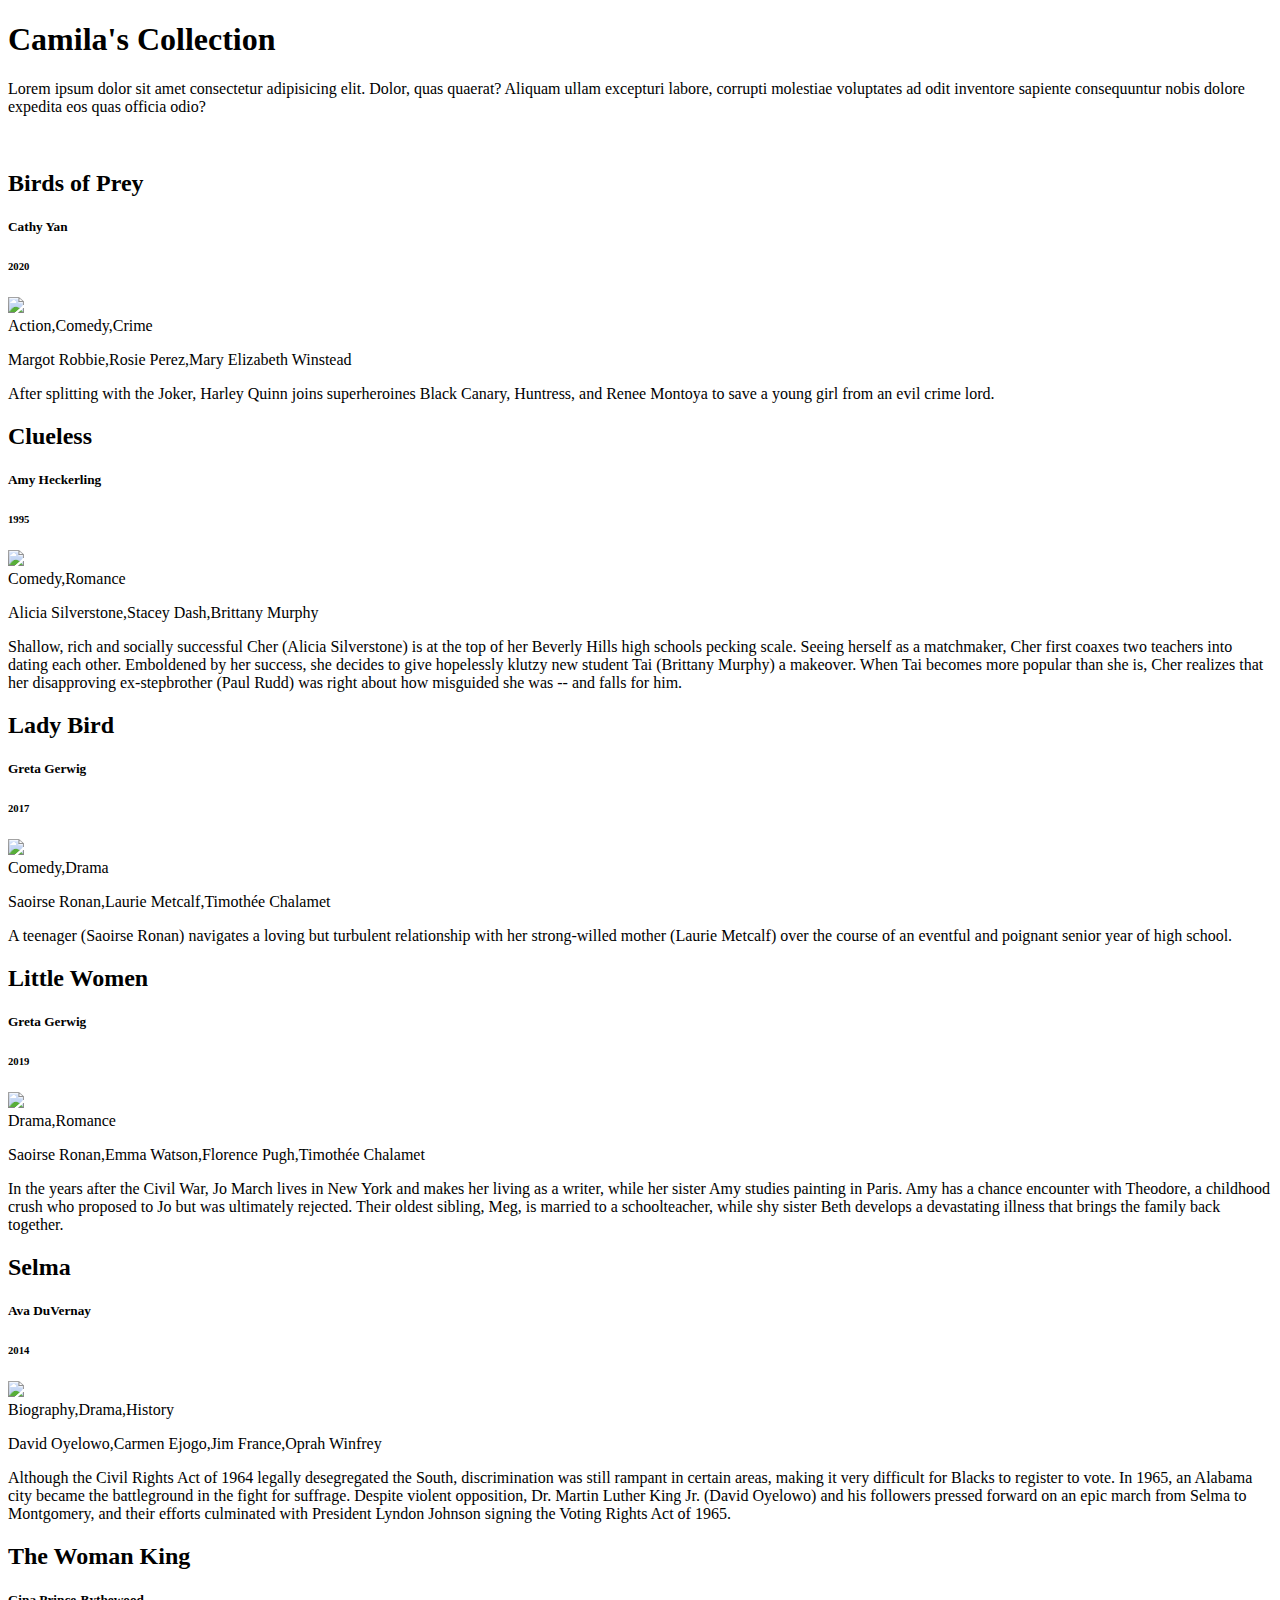
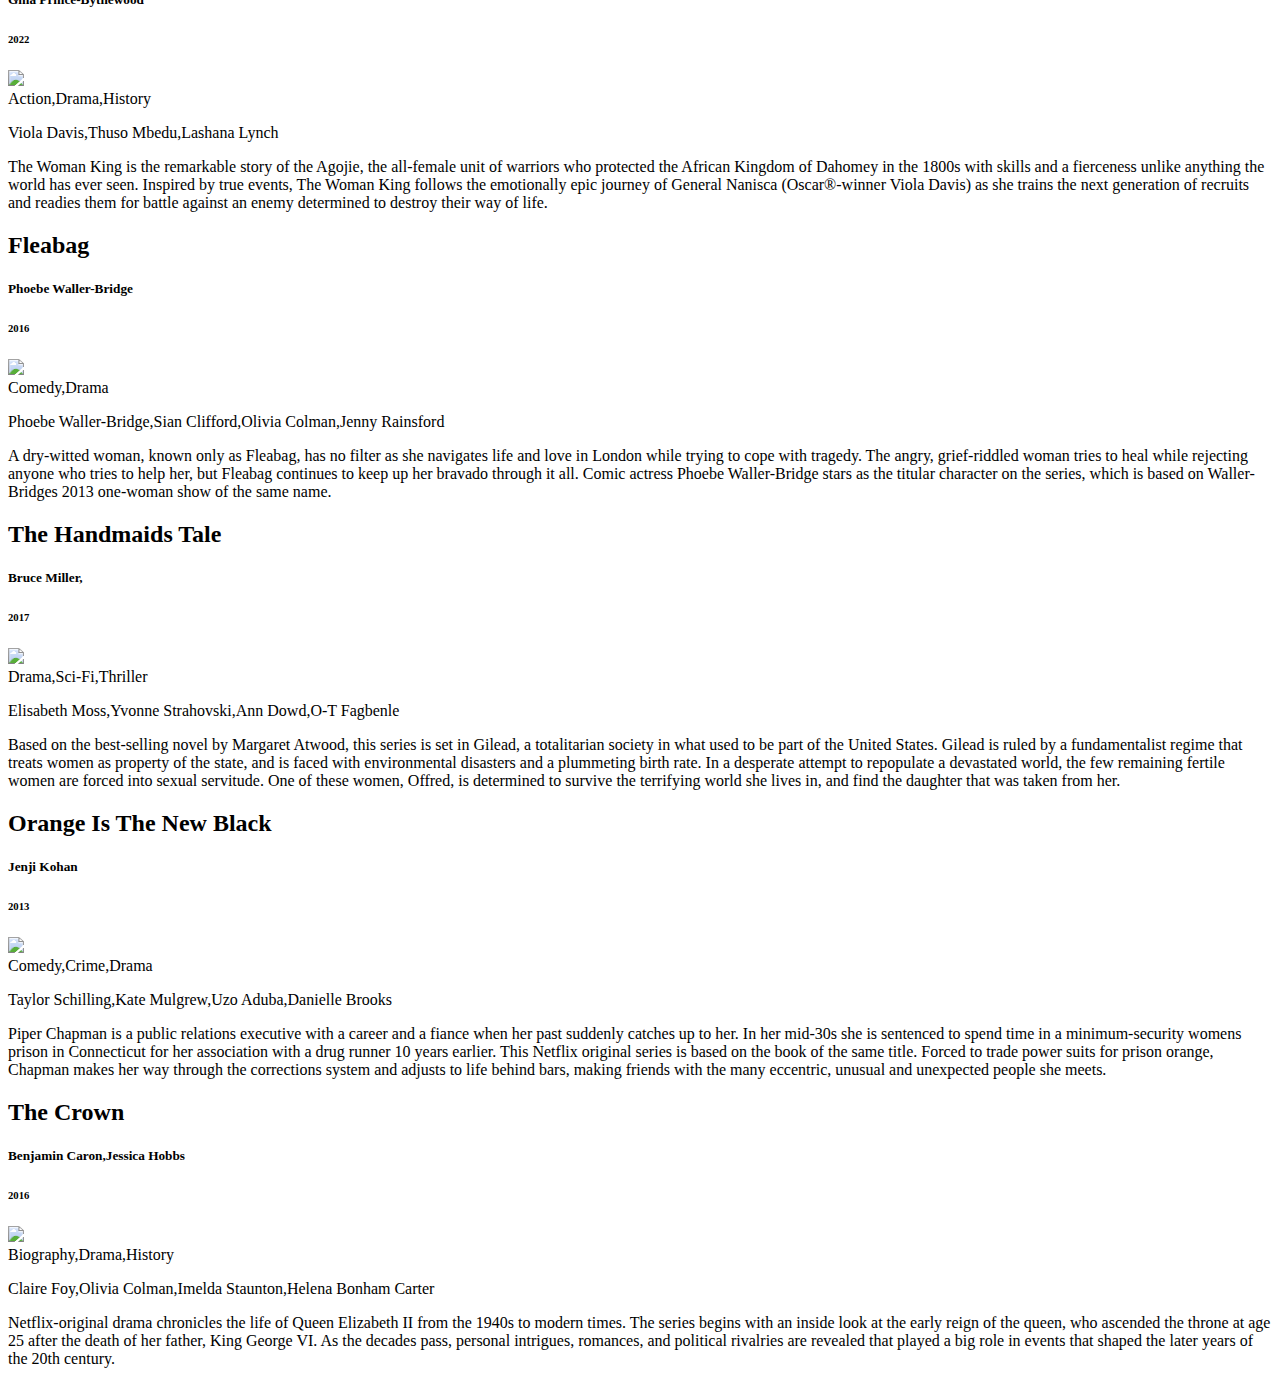
==== Collection-project/index.html @ e10e720b "js correction parameters name" ====
<!DOCTYPE html>
<html lang="en">
<head>
    <meta charset="UTF-8">
    <meta http-equiv="X-UA-Compatible" content="IE=edge">
    <meta name="viewport" content="width=device-width, initial-scale=1.0">
    <link rel="stylesheet" href="style.css">
    <link rel="shortcut icon" href="film-solid.svg" type="image/x-icon">
    <link rel="preconnect" href="https://fonts.googleapis.com">
<link rel="preconnect" href="https://fonts.gstatic.com" crossorigin>
<link href="https://fonts.googleapis.com/css2?family=Berkshire+Swash&family=Montserrat:wght@300;400;500;700&family=Pangolin&family=VT323&display=swap" rel="stylesheet">
    <title>Collection Project</title>
</head>
<body>
    <header>
        <div class="head">
        <h1>Camila's Collection</h1>
        <p class="description">Lorem ipsum dolor sit amet consectetur adipisicing elit. Dolor, quas quaerat? Aliquam ullam excepturi labore, corrupti molestiae voluptates ad odit inventore sapiente consequuntur nobis dolore expedita eos quas officia odio?</p>
    </div>
        <img src="movie.jpeg" alt="" class="icone">
    
    </header>

    <div class="card-collection"></div>

<!-- 



<div class="container1">
    <div class="movie1">

<h2 class="movie1">Birds of Prey</h2>
<img src="birdsofprey.jpeg" alt="" class="movie1">

<h6 class="movie1"></h6>
<nav class="movie1"></nav>
<p class="movie1"></p>
<a href="https://youtu.be/kGM4uYZzfu0" class="movie1">Official Trailer</a>

    </div>


    <div class="movie2">
<h2 class="movie2">Clueless</h2>
<img src="clueless.jpeg" alt="" class="movie2">

<h6 class="movie2"></h6>
<nav class="movie2"></nav>
<p class="movie2"></p>
<a href="https://youtu.be/Mgjwq1ZzdPQ" class="movie2">Official Trailer</a>

    </div>


    <div class="movie3">
<h2 class="movie3">Lady Bird</h2>
<img src="ladybird.jpeg" alt="" class="movie3">
<h6 class="movie3"></h6>
<nav class="movie3"></nav>
<p class="movie3"></p>
<a href="https://youtu.be/cNi_HC839Wo" class="movie3">Official Trailer</a>

    </div>


    <div class="movie4">

        <h2 class="movie4">Little Women</h2>
        <img src="littlewoman.jpeg" alt="" class="movie4">
        
        <h6 class="movie4"></h6>
        <nav class="movie4"></nav>
        <p class="movie4"></p>
        <a href="https://youtu.be/AST2-4db4ic" class="movie4">Official Trailer</a>


    </div>


    <div class="movie5">
        <h2 class="movie5">Selma</h2>
        <img src="selma.jpeg" alt="" class="movie5">
       
        <h6 class="movie5"></h6>
        <nav class="movie5"></nav>
        <p class="movie5"></p>
        <a href="https://youtu.be/x6t7vVTxaic" class="movie5">Official Trailer</a>

    </div>

</div>

<div class="container2">
    <div class="movie6">
        <h2 class="movie6">The Woman King</h2>
        <img src="womanking.jpeg" alt="" class="movie6">
        
        <h6 class="movie6"></h6>
        <nav class="movie6"></nav>
        <p class="movie6"></p>
        <a href="https://youtu.be/3RDaPV_rJ1Y" class="movie6">Official Trailer</a>

    </div>


    <div class="movie7">
        <h2 class="movie7">Fleabag</h2>
        <img src="fleabag.jpeg" alt="" class="movie7">
       
        <h6 class="movie7"></h6>
        <nav class="movie7"></nav>
        <p class="movie7"></p>
        <a href="https://youtu.be/Nd3Qlo0qspU" class="movie7">Official Trailer</a>


    </div>


    <div class="movie8">
        <h2 class="movie8">The Handmaids Tale</h2>
        <img src="handmaids.jpeg" alt="" class="movie8">
        
        <h6 class="movie8"></h6>
        <nav class="movie8"></nav>
        <p class="movie8"></p>
        <a href="https://youtu.be/81PyH5TH-NQ" class="movie8">Official Trailer</a>

    </div>


    <div class="movie9">
        <h2 class="movie9">Orange is the new black</h2>
        <img src="orange.jpeg" alt="" class="movie9">
        
        <h6 class="movie9"></h6>
        <nav class="movie9"></nav>
        <p class="movie9"></p>
        <a href="https://youtu.be/vY0qzXi5oJg" class="movie9">Official Trailer</a>

        
    </div>


    <div class="movie10">
        <h2 class="movie10">The Crown</h2>
        <img src="thecrown.jpeg" alt="" class="movie10">
        <h6 class="movie10"></h6>
        <nav class="movie10"></nav>
        <p class="movie10"></p>
        <a href="https://youtu.be/JWtnJjn6ng0" class="movie10">Official Trailer</a>


    </div> -->
    
<script src="script.js"></script>
</body>
</html>
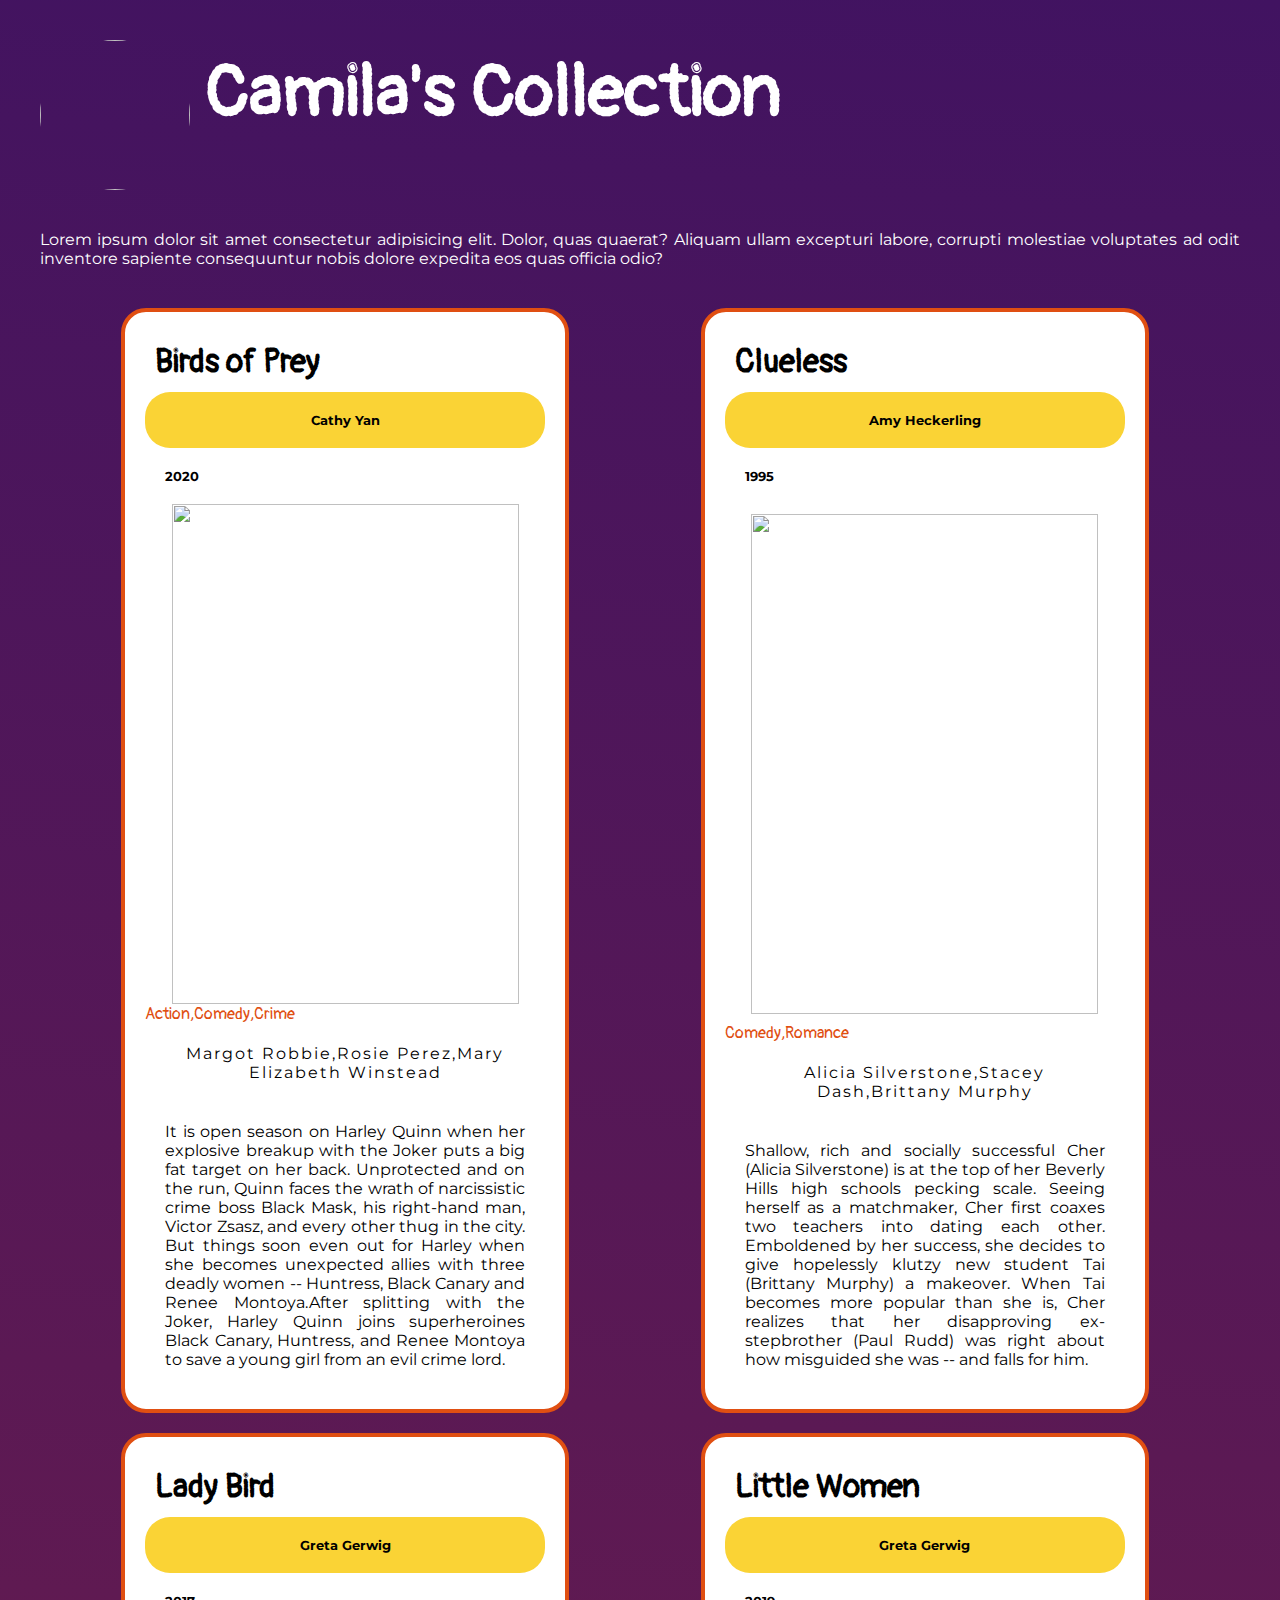
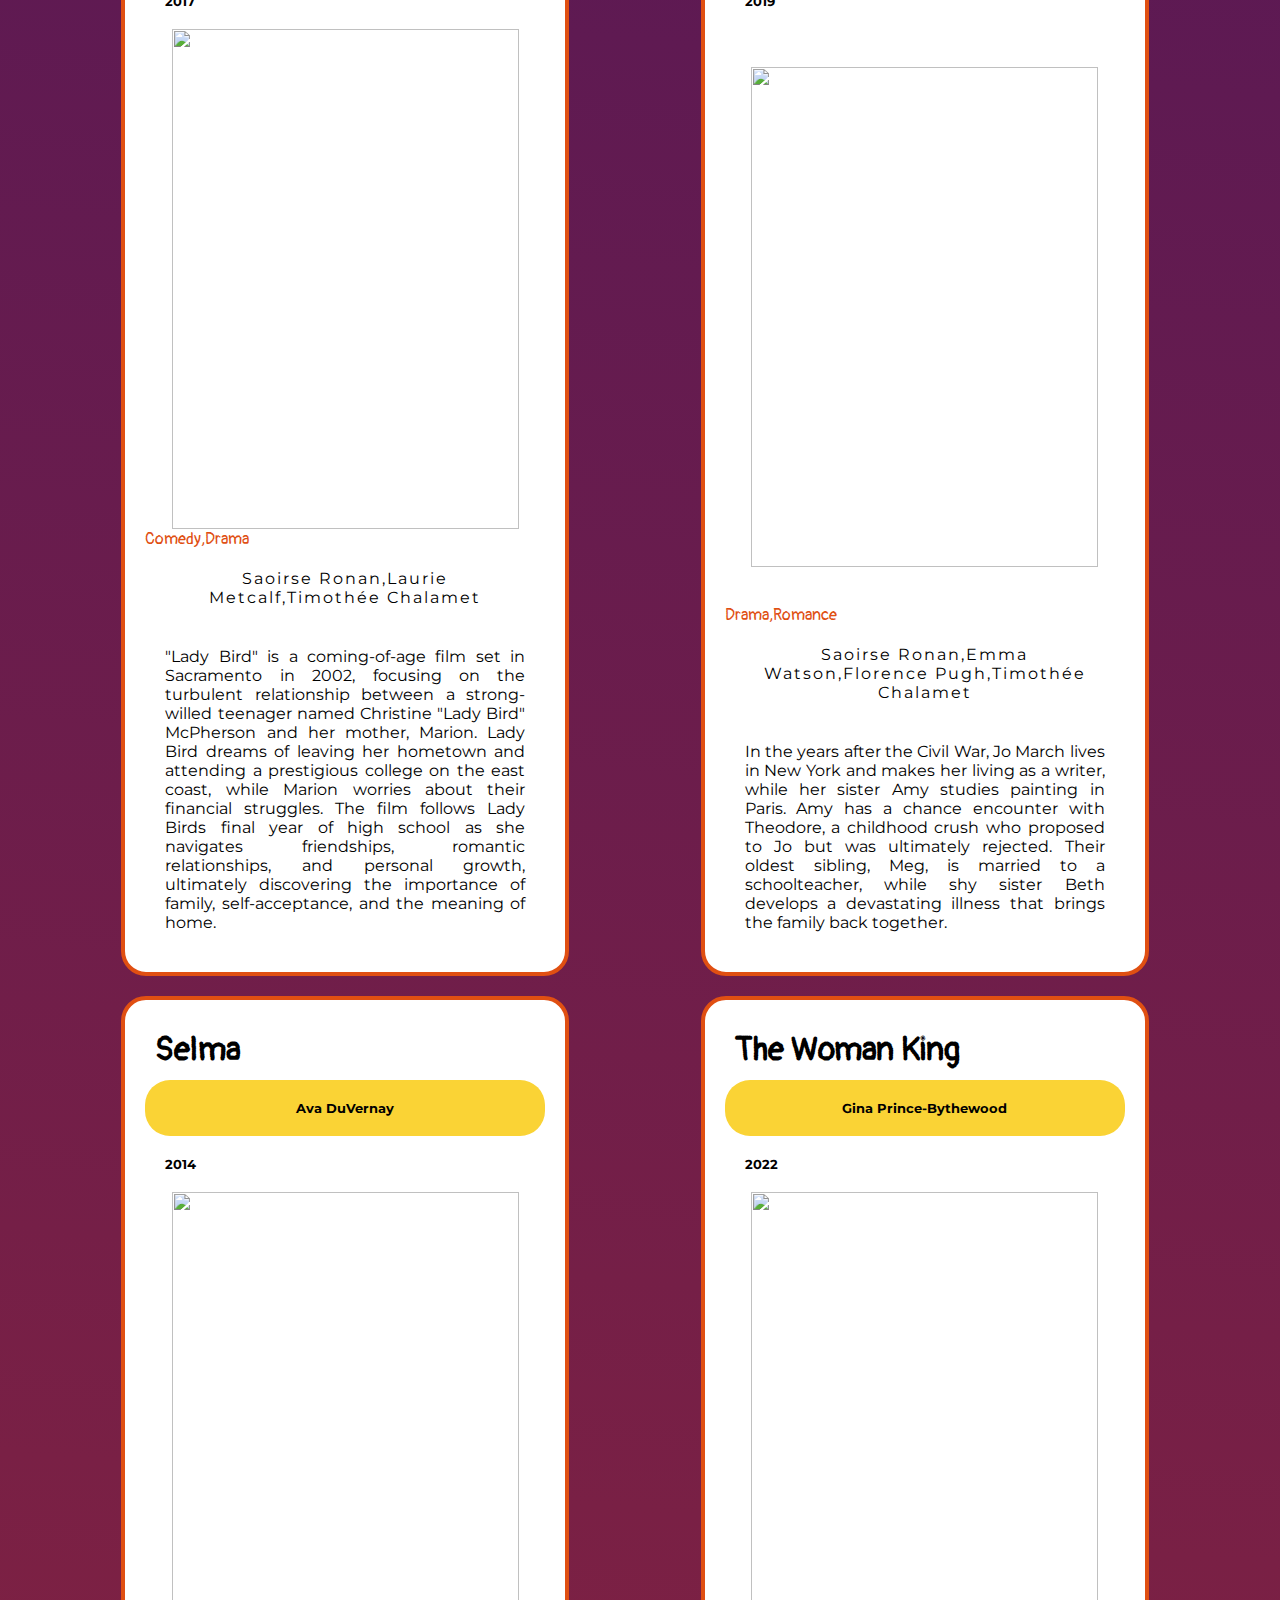
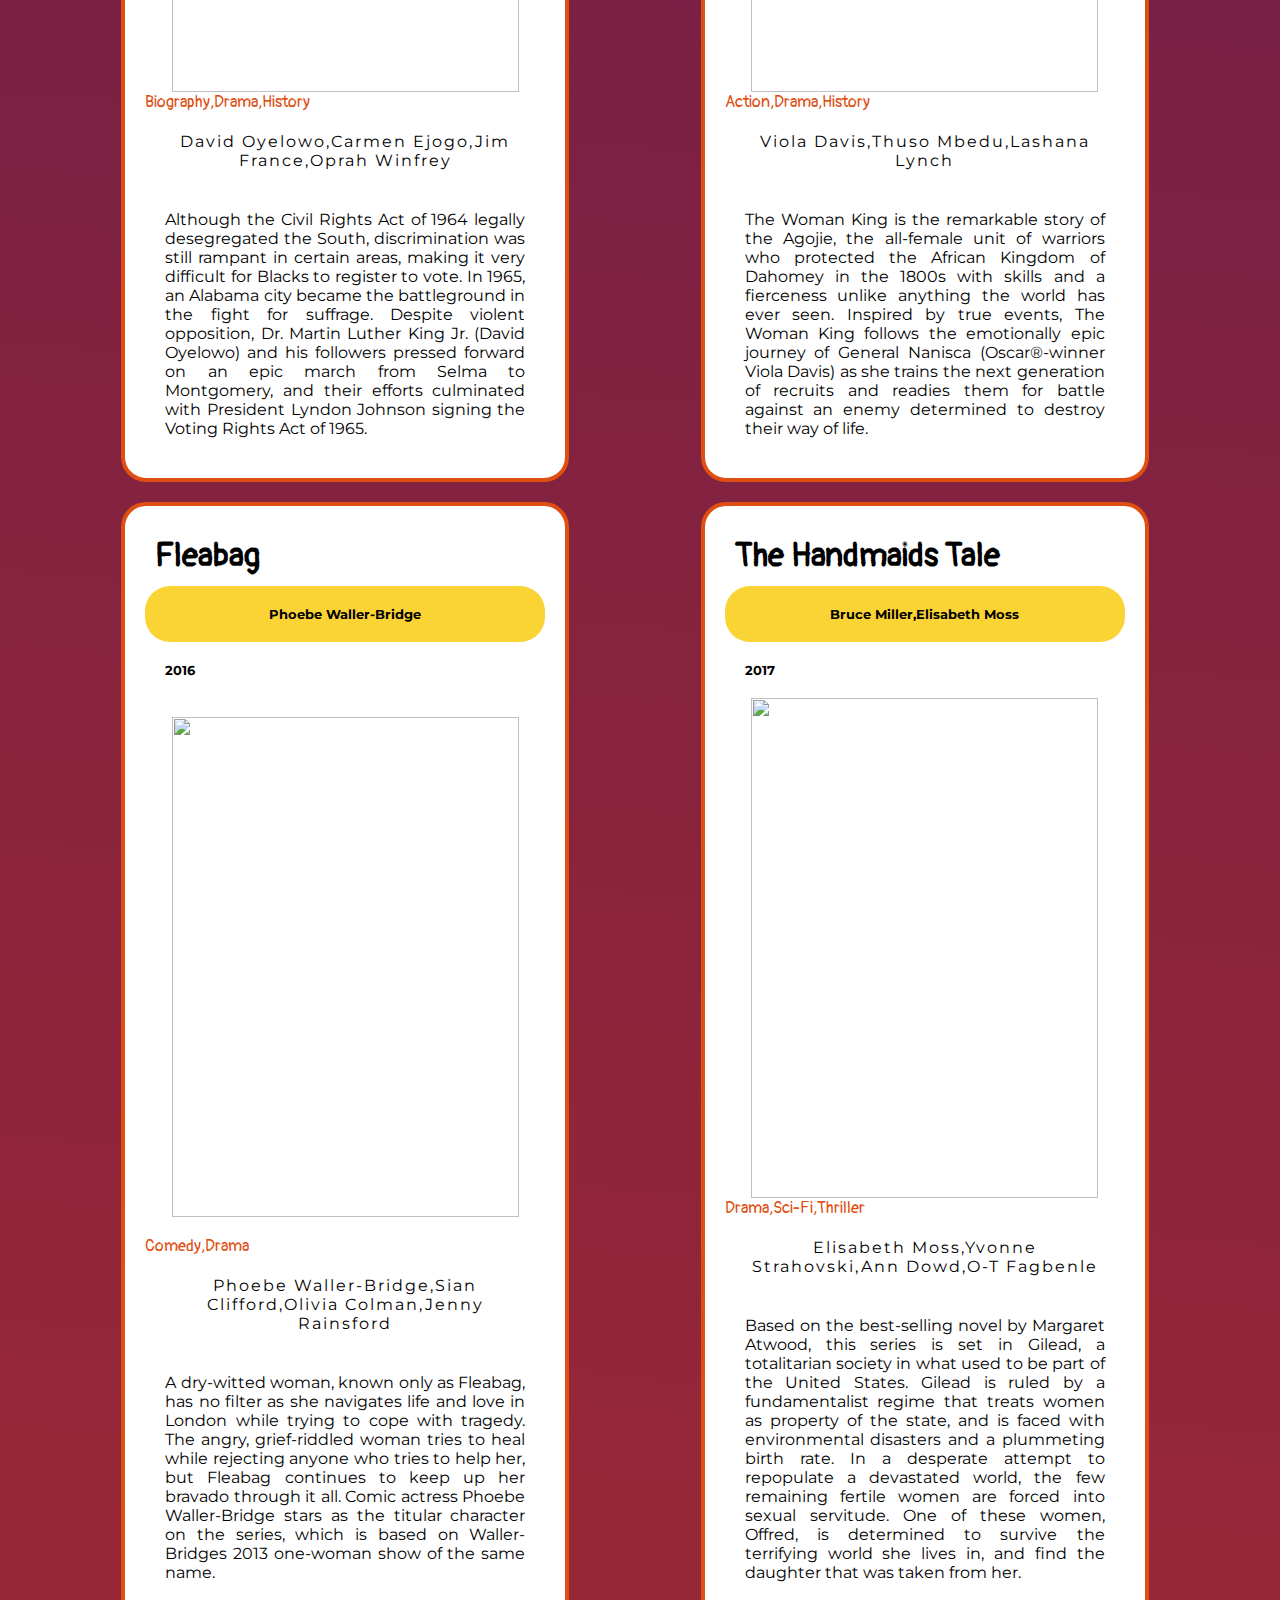
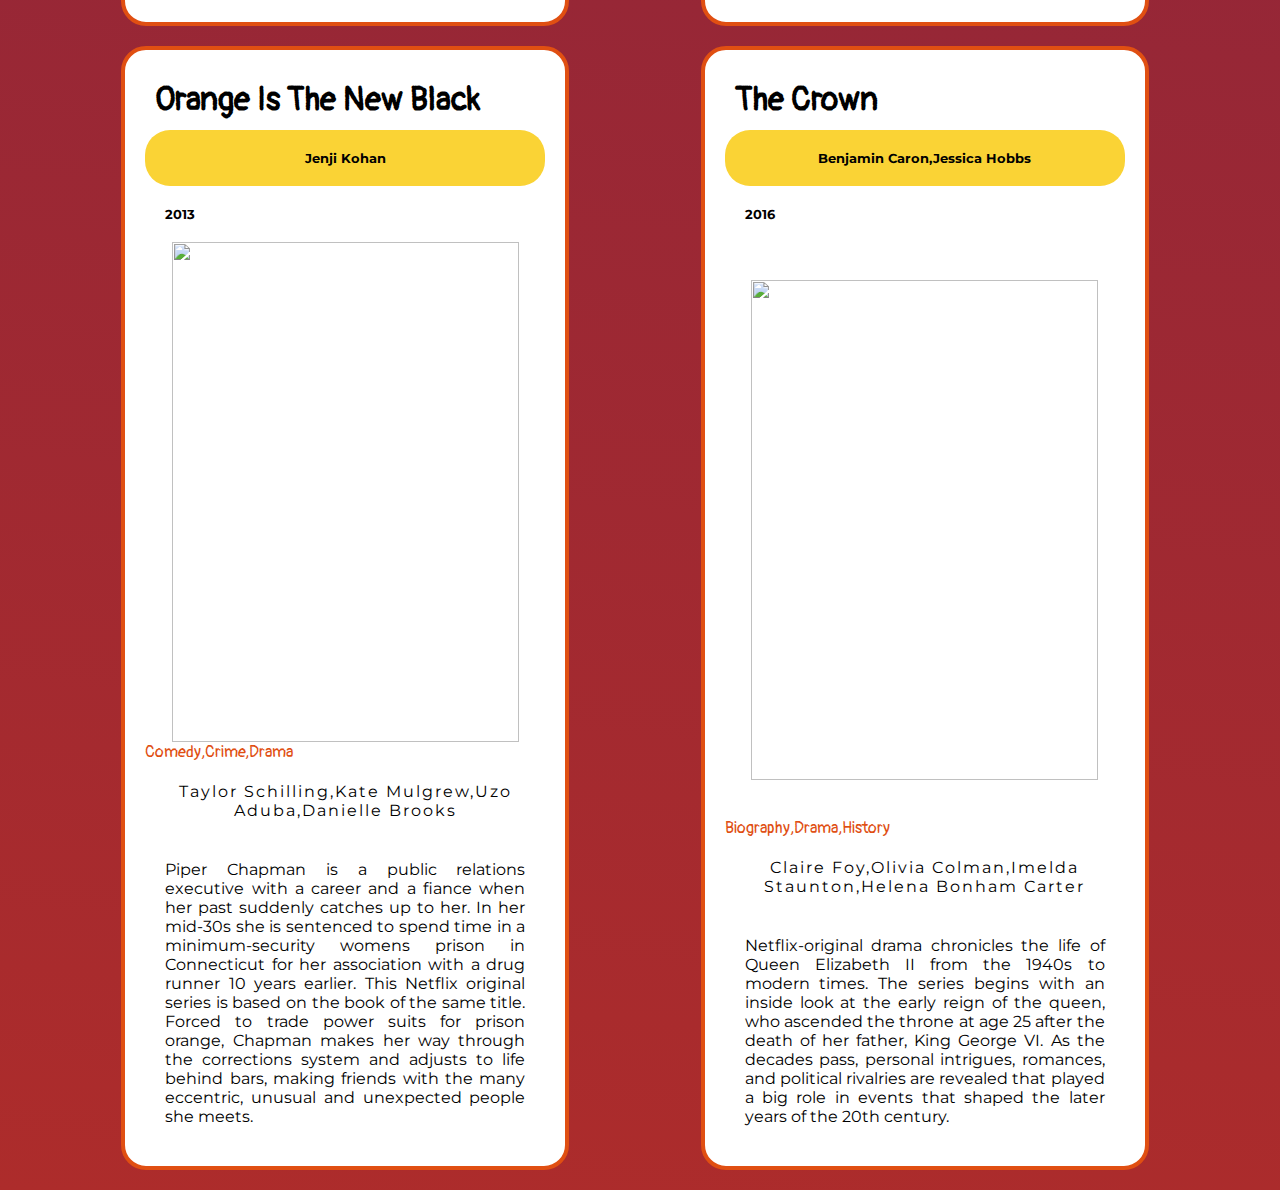
==== commit b148dae4: "padding, margin and display adjustments" ====
--- a/Collection-project/index.html
+++ b/Collection-project/index.html
@@ -13,12 +13,16 @@
 </head>
 <body>
     <header>
+        <div class="headertotal">
         <div class="head">
         <h1>Camila's Collection</h1>
+        <img src="movie.jpeg" alt="" class="icone">
+    </div>
+    <div class="titledescription">
         <p class="description">Lorem ipsum dolor sit amet consectetur adipisicing elit. Dolor, quas quaerat? Aliquam ullam excepturi labore, corrupti molestiae voluptates ad odit inventore sapiente consequuntur nobis dolore expedita eos quas officia odio?</p>
-    </div>
-        <img src="movie.jpeg" alt="" class="icone">
-    
+    </div>    
+</div>
+</div>
     </header>
 
     <div class="card-collection"></div>
--- a/Collection-project/style.css
+++ b/Collection-project/style.css
@@ -0,0 +1,145 @@
+body {
+   
+background: -webkit-linear-gradient(5deg, rgb(173, 44, 43), rgb(65, 19, 97));
+background: linear-gradient(5deg, rgb(173, 44, 43), rgb(65, 19, 97));
+background-repeat: no-repeat;
+color: white;
+height: 100%;
+margin: 0;
+padding: 0;
+}
+
+.card-collection {
+    display: flex;
+}
+
+.mainContainer {
+    display: flex;
+    flex-direction: row;
+    flex-wrap: wrap;
+    align-content: center;
+    justify-content: space-evenly;
+    /* flex: 0 0 25%; */
+}
+
+header {
+    display: flex;
+    flex-direction: row-reverse;
+    justify-content: center;
+}
+
+.head {
+
+    flex-direction: row-reverse;
+    display: flex;
+    justify-content: left;
+
+}
+
+.description {
+    padding-right: 40px;
+    padding-left: 40px;
+    margin-bottom: 20px;
+    margin-top: 20px;
+}
+
+h1 {
+    font-size: 72px;
+    font-family:'Pangolin', cursive;
+    margin-bottom: 10px;
+}
+
+h2 {
+    font-family:'Pangolin', cursive;
+    font-size: 32px;
+    margin: 0px;
+    padding: 10px;
+}
+
+.icone {
+    width: 150px;
+    height: 150px;
+    border-radius: 200px;
+    margin-right: 15px;
+    margin-top: 40px;
+    margin-left: 40px;
+}
+
+
+.container1 {
+    display: flex;
+    flex-direction: column;
+    justify-content: center;
+    border: solid 4px #e04f12;
+    border-radius: 25px;
+    margin-right: 10px;
+    padding: 20px;
+    background-color: white;
+    color: black;
+    width: 400px;
+    margin-bottom: 20px;
+}
+
+nav {
+    font-family:'Pangolin', cursive;
+    color: #e04f12;;
+}
+
+img {
+    height: 500px;
+    width: 347px;
+    margin: auto;
+   
+}
+
+p, h5 {
+    font-family: 'Montserrat', sans-serif;
+    text-align: justify;
+    font-family: 'Montserrat', sans-serif;
+    text-align: justify;
+    margin: 0px;
+    padding: 20px;
+}
+
+.cast {
+    letter-spacing: 2px;
+    text-align: center;
+}
+
+.director {
+    background-color: rgb(250 211 53);
+    border-radius: 25px;
+    text-align: center;
+
+}
+
+@media screen and (max-width: 768px) {
+
+    .card-collection {
+        display: flex;
+        flex-direction: column;
+        margin: 15px;
+    }
+    .container1 {
+        display: flex;
+        flex-direction: column;
+        justify-content: center;
+        align-items: center;
+    }
+    
+h1 {
+    font-size: 3em;
+}
+
+.icone {
+    margin-left: 20px;
+}
+
+h5 {
+    padding: 10px;
+}
+
+
+}
+
+
